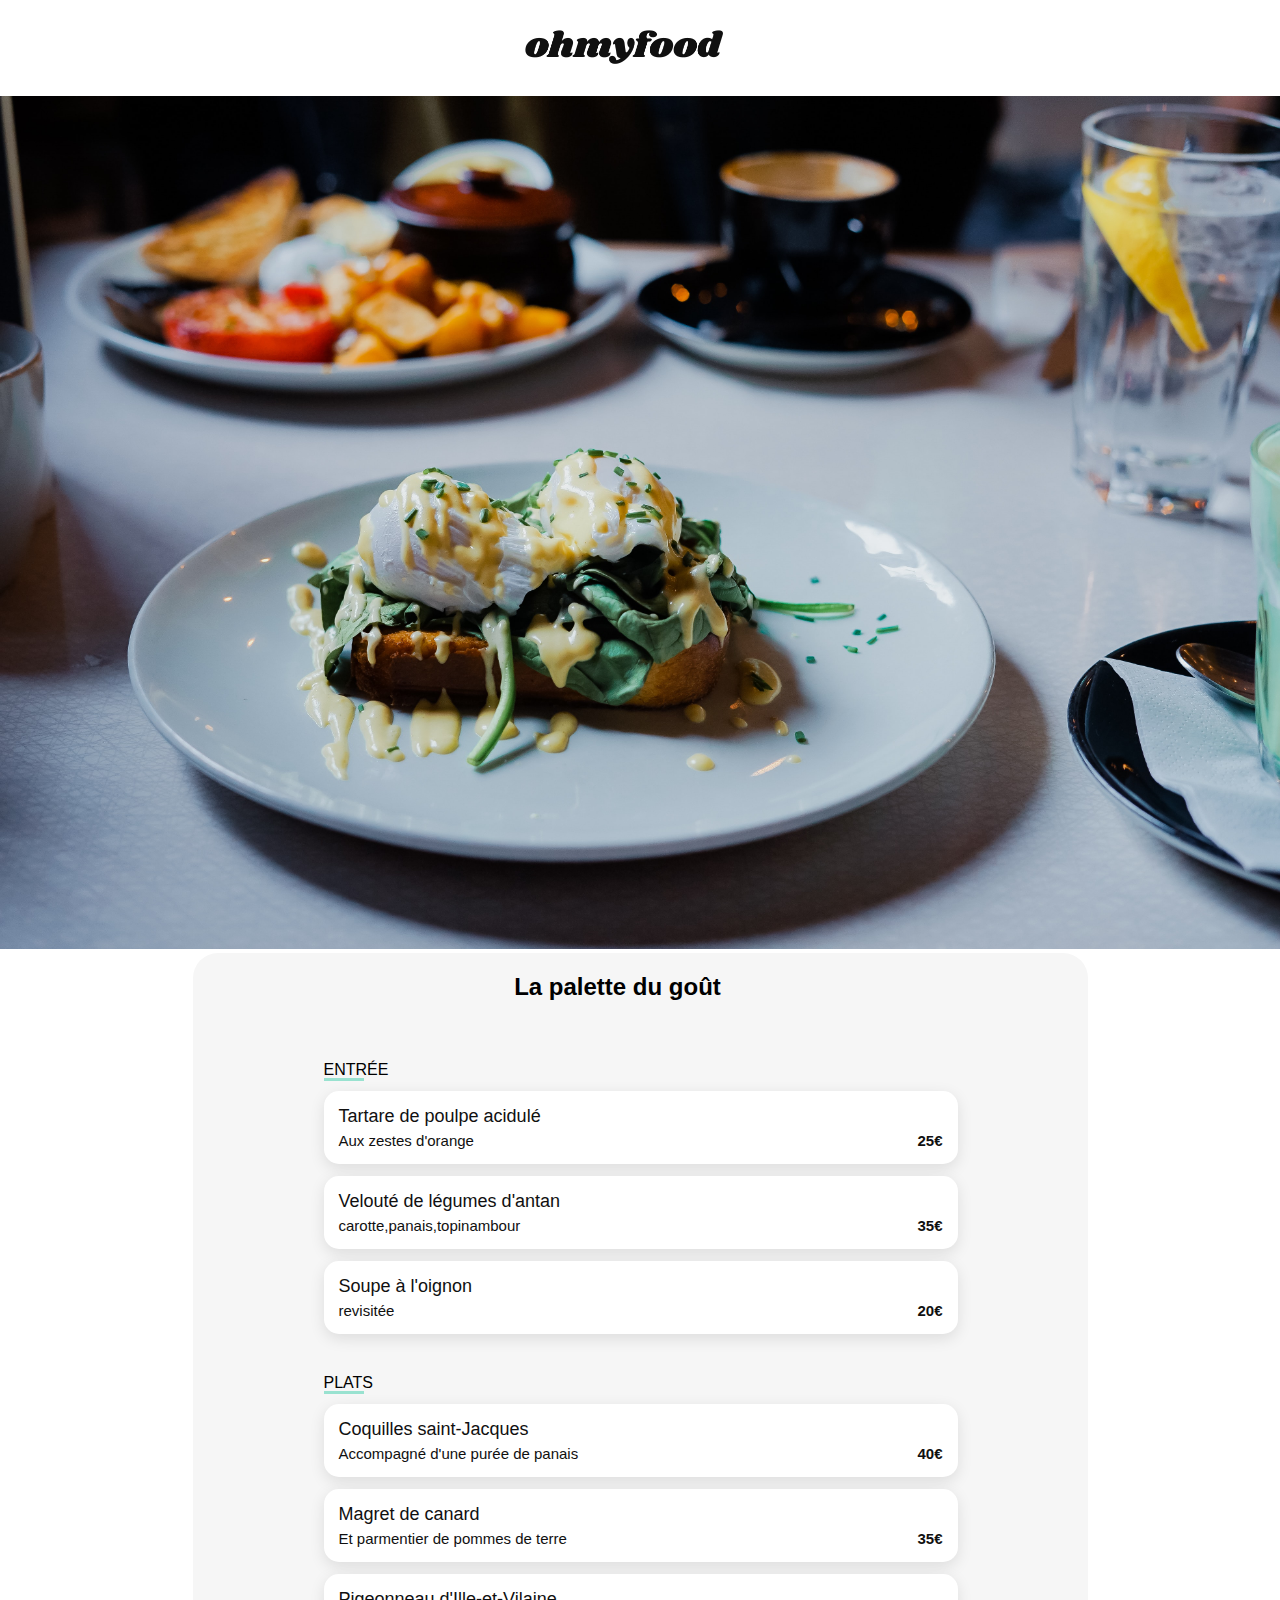
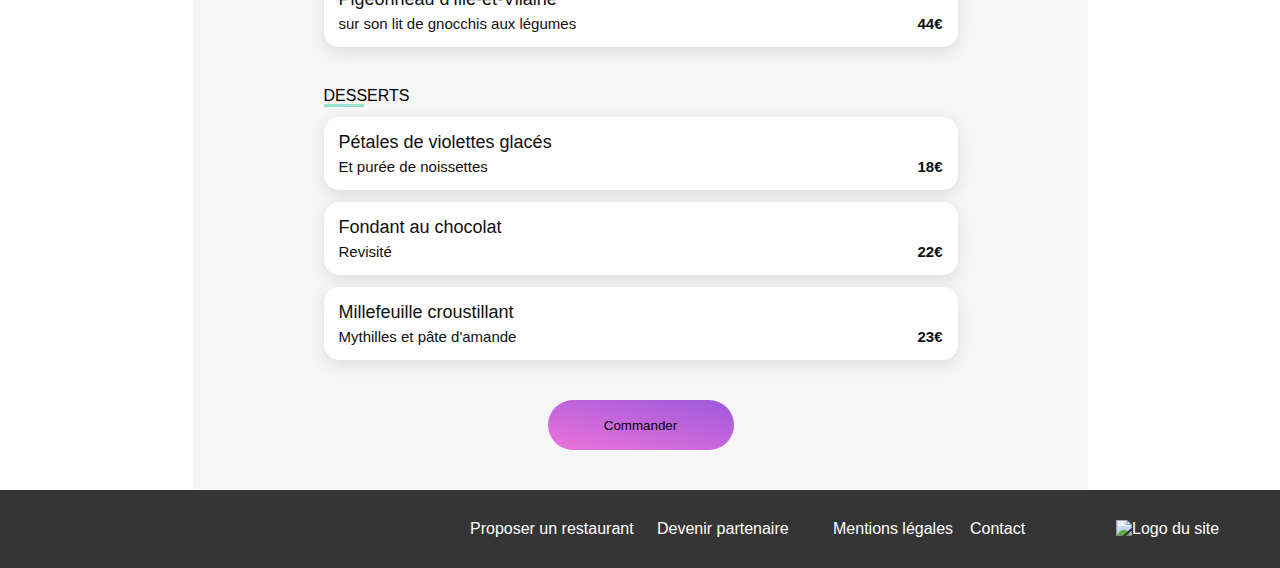
==== Projet 4/a-la-francaise.html @ a0632893 "first commit" ====
<!DOCTYPE html>
<html lang="fr">
  <head>
    <meta charset="utf-8" />
    <meta name="viewport" content="width=device-width, initial-scale=1.0" />
    <title>A la Française</title>
    <link rel="preconnect" href="https://fonts.googleapis.com" />
    <link rel="preconnect" href="https://fonts.gstatic.com" crossorigin />
    <link
      href="https://fonts.googleapis.com/css2?family=Raleway:wght@400;500;700&display=swap"
      rel="stylesheet"/>
    <link
      rel="stylesheet"
      href="https://cdnjs.cloudflare.com/ajax/libs/font-awesome/6.2.1/css/all.min.css"
      integrity="sha512-MV7K8+y+gLIBoVD59lQIYicR65iaqukzvf/nwasF0nqhPay5w/9lJmVM2hMDcnK1OnMGCdVK+iQrJ7lzPJQd1w=="
      crossorigin="anonymous"
      referrerpolicy="no-referrer"/>
    <link rel="stylesheet" href="style/palette-du-gout.css">
    <link rel="stylesheet" href="style/header.css">
    <link rel="stylesheet" href="style/restaurant.scss" />
    <link rel="stylesheet" href="style/footer.css" />
    <link rel="stylesheet" href="style/main.css" />
  </head>
  <body>
    <div>
       <header>
        <nav>
          <a href="index.html"><i class="fa-solid fa-arrow-left"></i></a>
          <img src="images/logo.png" alt="logo du site">
        </nav>
       </header>
       <section class="menu"> <!-- Menu --> 
        <div>
          <img src="images/a-la-francaise.jpg" alt=""> <!-- photo plat fond --> 
        </div>
        <div class="menu__background">
          <div class="menu__title">
            <h2 id="palette-du-gout">La palette du goût</h2> <!-- titre --> 
            <i class="fa-regular fa-heart"></i> <!-- coeur --> 
          </div>
         <div class="menu__margin">
            <h3>ENTR&Eacute;E</h3>
            <a href="#">
              <article class="card">
                <div class="card__content">
                  <div class="card__txt">
                    <h4 class="card__title">Tartare de poulpe acidulé</h4>
                    <p class="card__subtitle">Aux zestes d'orange</p>
                  </div>
                  <div class="card__rating">
                    <span>25€</span>
                  </div>
                </div>
              </article>
            </a>
            <a href="#">
              <article class="card">
                <div class="card__content">
                  <div class="card__txt">
                    <h4 class="card__title">Velouté de légumes d'antan</h4>
                    <p class="card__subtitle">carotte,panais,topinambour</p>
                  </div>
                  <div class="card__rating">
                    <span>35€</span>
                  </div>
                </div>
              </article>
            </a>
            <a href="#">
              <article class="card">
                <div class="card__content">
                  <div class="card__txt">
                    <h4 class="card__title">Soupe à l'oignon</h4>
                    <p class="card__subtitle">revisitée</p>
                  </div>
                  <div class="card__rating">
                    <span>20€</span>
                  </div>
                </div>
              </article>
            </a>
         </div>
         <div class="menu__margin"> <!-- menu --> 
            <h3>PLATS</h3>
            <a href="#">
              <article class="card">
                <div class="card__content">
                  <div class="card__txt">
                    <h4 class="card__title">Coquilles saint-Jacques</h4>
                    <p class="card__subtitle">Accompagné d'une purée de panais</p>
                  </div>
                  <div class="card__rating">
                    <span>40€</span>
                  </div>
                </div>
              </article>
            </a>
            <a href="#">
              <article class="card">
                <div class="card__content">
                  <div class="card__txt">
                    <h4 class="card__title">Magret de canard</h4>
                    <p class="card__subtitle">Et parmentier de pommes de terre</p>
                  </div>
                  <div class="card__rating">
                    <span>35€</span>
                  </div>
                </div>
              </article>
            </a>
            <a href="#">
              <article class="card">
                <div class="card__content">
                  <div class="card__txt">
                    <h4 class="card__title">Pigeonneau d'Ille-et-Vilaine</h4>
                    <p class="card__subtitle">sur son lit de gnocchis aux légumes</p>
                  </div>
                  <div class="card__rating">
                    <span>44€</span>
                  </div>
                </div>
              </article>
            </a>
         </div>
         <div class="menu__margin"> <!-- menu --> 
            <h3>DESSERTS</h3>
            <a href="#">
              <article class="card">
                <div class="card__content">
                  <div class="card__txt">
                    <h4 class="card__title">Pétales de violettes glacés</h4>
                    <p class="card__subtitle">Et purée de noissettes</p>
                  </div>
                  <div class="card__rating">
                    <span>18€</span>
                  </div>
                </div>
              </article>
            </a>
            <a href="#">
              <article class="card">
                <div class="card__content">
                  <div class="card__txt">
                    <h4 class="card__title">Fondant au chocolat</h4>
                    <p class="card__subtitle">Revisité</p>
                  </div>
                  <div class="card__rating">
                    <span>22€</span>
                  </div>
                </div>
              </article>
            </a>
            <a href="#">
              <article class="card">
                <div class="card__content">
                  <div class="card__txt">
                    <h4 class="card__title">Millefeuille croustillant</h4>
                    <p class="card__subtitle">Mythilles et pâte d'amande</p>
                  </div>
                  <div class="card__rating">
                    <span>23€</span>
                  </div>
                </div>
              </article>
            </a>
         </div>
         <div> <!-- boutton -->  
          <button>Commander</button>
      </div>
        </div>
       </section>
    </div>
    <footer>
      <div class="footer">
            <div class="a">
              <i class="fa-solid fa-utensils"></i>
            <a class="foot__nav" href="#">Proposer un restaurant</a> <!-- Lien footer -->
            </div>
            <div class="b">
              <i class="fa-solid fa-handshake-angle"></i>
              <a class="foot__nav" href="#">Devenir partenaire</a>
            </div>
            <div class="c">
            <a class="foot__nav" href="#">Mentions légales</a>
            </div>
            <div class="d">
              <a class="foot__nav" href="#">Contact</a>
            </div>
      </div>
      <img src="images/Logo.png" alt="Logo du site" /> <!-- photo du logo -->
  </footer>
  </body>
</html>
---- Projet 4/style/palette-du-gout.css ----
nav {
  display: flex;
  align-items: center;
  padding: 30px 621px 32.14px 17px;
}
nav a {
  margin-right: 572px;
  height: 30px;
  width: 30px;
  color: black;
}

.menu img {
  width: 100%;
  max-height: 956.142px;
}
.menu .menu__background {
  background-color: #f6f6f6;
  display: flex;
  flex-direction: column;
  align-items: center;
}

.menu {
  display: flex;
  flex-direction: column;
}
.menu .menu__margin {
  display: flex;
  flex-direction: column;
  gap: 12px;
}
.menu .menu__title {
  display: flex;
  flex-direction: row;
  align-items: center;
  gap: 24px;
}
.menu .menu__title i {
  width: 22px;
  height: 21px;
}
.menu h3 {
  position: relative;
  font-size: 16px;
  font-weight: 300;
  margin-block-start: 0;
  margin-block-end: 0;
}
.menu h3::after {
  position: absolute;
  bottom: -2px;
  left: 0;
  content: "";
  border-bottom: solid 3px #99E2D0;
  width: 40px;
}
.menu .card {
  background-color: #FFF;
  border-radius: 15px;
  box-shadow: 0px 4.011px 15.043px 0px rgba(0, 0, 0, 0.1);
  width: 100%;
  padding: 15px;
}
.menu .card .card__content {
  display: flex;
  flex-direction: row;
}
.menu .card__txt {
  display: flex;
  flex-direction: column;
  gap: 5px;
  width: 100%;
}
.menu .card__txt h4 {
  font-size: 18px;
  font-weight: 500;
  margin-block-start: 0;
  margin-block-end: 0;
}
.menu .card__txt p {
  font-size: 15px;
  font-weight: 300;
  margin-block-start: 0;
  margin-block-end: 0;
}
.menu .card__rating {
  display: flex;
  align-items: flex-end;
  font-size: 15px;
  font-weight: 700;
}
.menu .menu__background {
  display: flex;
  margin: 0px 192px 0px 193px;
  border-radius: 25px 25px 0px 0px;
  gap: 40px;
}
.menu .menu__background a {
  display: flex;
  width: 634px;
  text-decoration: none;
  color: #101010;
}
.menu button {
  width: 186px;
  height: 50px;
  border-radius: 25px;
  background: 193deg, #9356DC -11.44%, #FF79DA 123.93%;
  margin-bottom: 40px;
}/*# sourceMappingURL=palette-du-gout.css.map */
---- Projet 4/style/header.css ----
nav {
  display: flex;
  justify-content: center;
  padding-top: 30px;
  padding-bottom: 31.8px;
}
nav img {
  height: 34.2px;
  width: 200px;
}/*# sourceMappingURL=header.css.map */
---- Projet 4/style/footer.css ----
footer {
  background-color: #353535;
  padding: 30px 25px;
  margin: 0;
  display: flex;
  justify-content: flex-end;
  align-items: flex-end;
}
footer a {
  text-decoration: none;
  color: white;
  font-size: 16px;
  font-weight: 500;
}
footer .footer {
  display: flex;
  color: white;
  flex-direction: row;
  gap: 7px;
}
footer .a {
  width: 180px;
}
footer .a a {
  margin-left: 11px;
}
footer .b {
  width: 180px;
}
footer .b a {
  margin-left: 11px;
}
footer .c {
  width: 130px;
}
footer .d {
  width: 130px;
}
footer .footernav {
  margin-left: 15px;
}
footer .footerproposal a {
  width: 168px;
  text-decoration: none;
}
footer .footer_law a {
  width: 130px;
}
footer img {
  width: 139px;
  margin-left: 16px;
  color: white !important;
}/*# sourceMappingURL=footer.css.map */
---- Projet 4/style/main.css ----
button {
  background: var(--Button-Gradient, linear-gradient(193deg, #9356DC -11.44%, #FF79DA 123.93%));
  border: none;
}

* {
  font-family: "Roboto", sans-serif;
}

body {
  margin: 0;
}/*# sourceMappingURL=main.css.map */
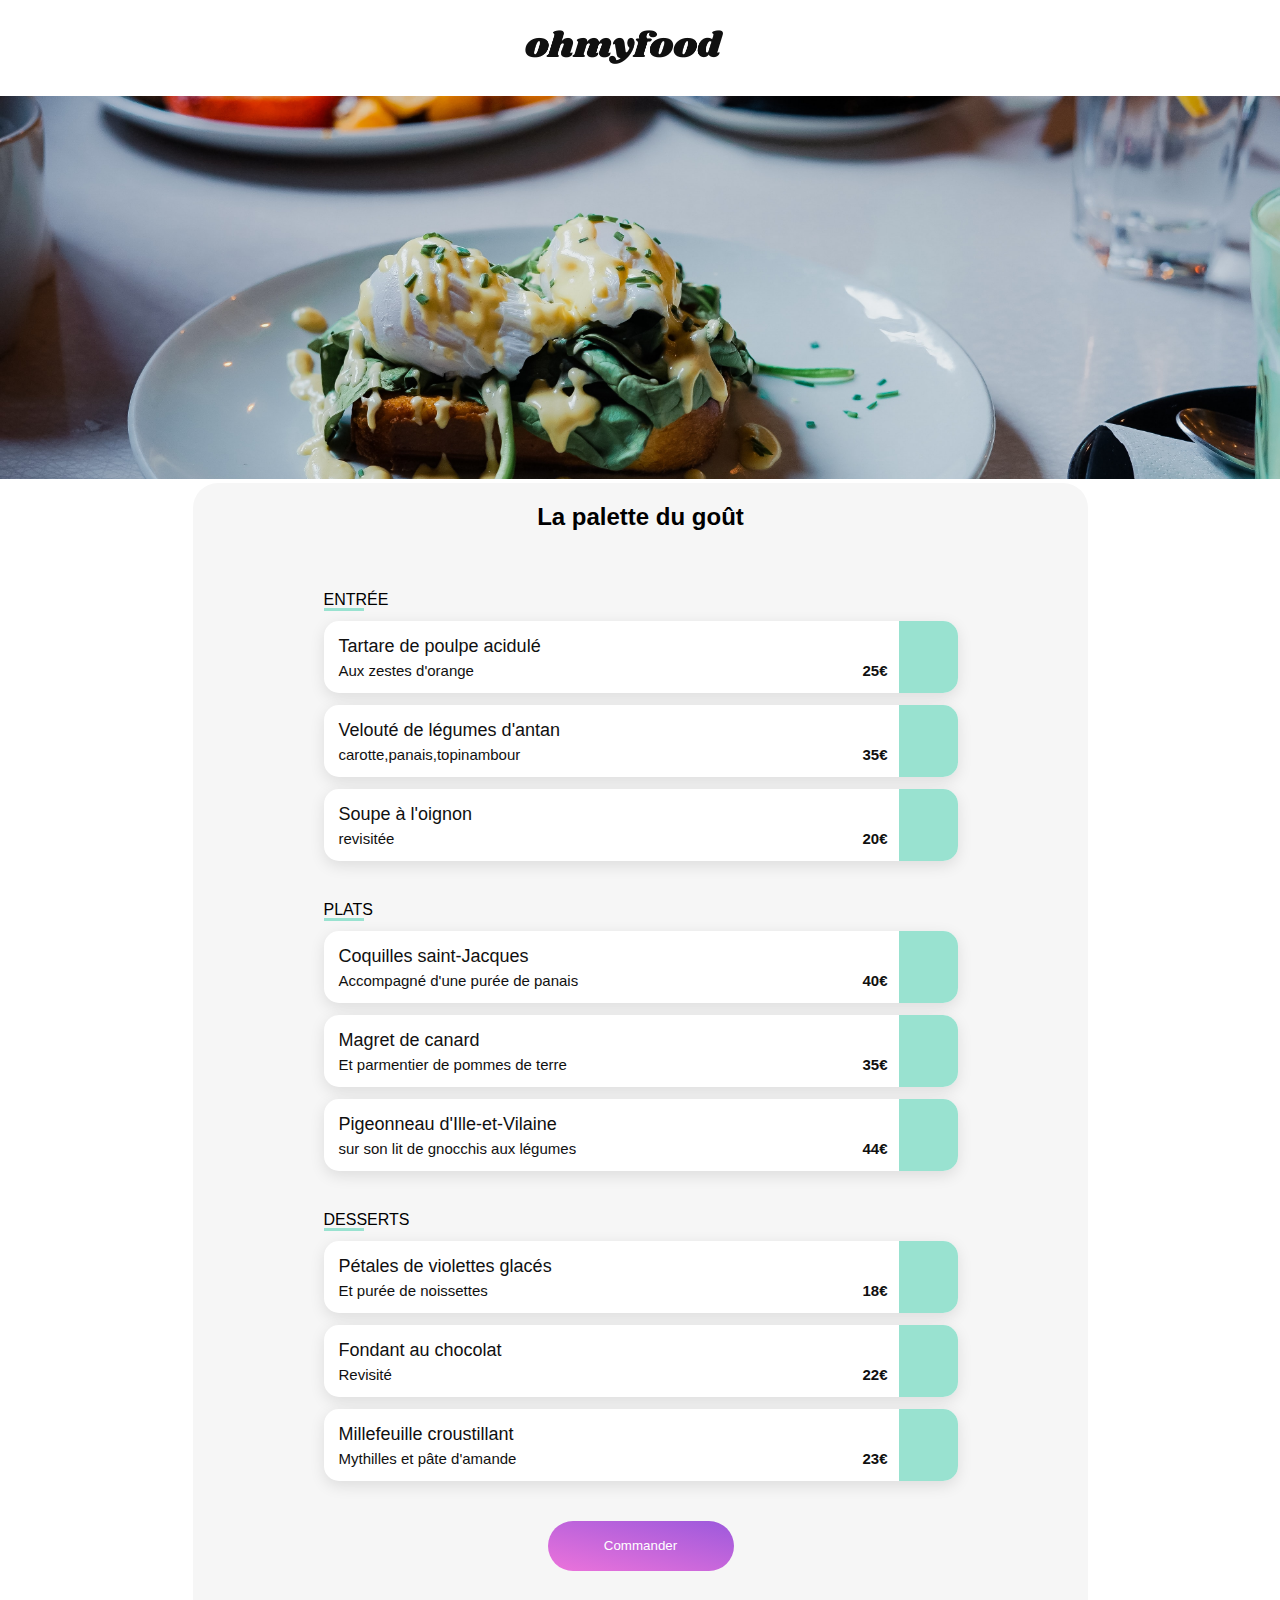
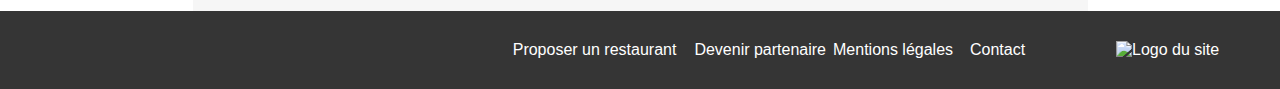
==== commit 7fbecd17: "Modif" ====
--- a/Projet 4/a-la-francaise.html
+++ b/Projet 4/a-la-francaise.html
@@ -36,7 +36,8 @@
         <div class="menu__background">
           <div class="menu__title">
             <h2 id="palette-du-gout">La palette du goût</h2> <!-- titre --> 
-            <i class="fa-regular fa-heart"></i> <!-- coeur --> 
+            <i class="fa-regular fa-heart" aria-hidden="true"></i> <!--  --> 
+            <i class="fa-solid fa-heart" aria-hidden="true"></i> 
           </div>
          <div class="menu__margin">
             <h3>ENTR&Eacute;E</h3>
@@ -50,6 +51,9 @@
                   <div class="card__rating">
                     <span>25€</span>
                   </div>
+                  <div>
+                    <span><i class="fa-solid fa-circle-check"></i></span>
+                  </div>
                 </div>
               </article>
             </a>
@@ -63,6 +67,9 @@
                   <div class="card__rating">
                     <span>35€</span>
                   </div>
+                  <div>
+                    <span><i class="fa-solid fa-circle-check"></i></span>
+                  </div>
                 </div>
               </article>
             </a>
@@ -75,6 +82,9 @@
                   </div>
                   <div class="card__rating">
                     <span>20€</span>
+                  </div>
+                  <div>
+                    <span><i class="fa-solid fa-circle-check"></i></span>
                   </div>
                 </div>
               </article>
@@ -92,6 +102,9 @@
                   <div class="card__rating">
                     <span>40€</span>
                   </div>
+                  <div>
+                    <span><i class="fa-solid fa-circle-check"></i></span>
+                  </div>
                 </div>
               </article>
             </a>
@@ -105,6 +118,9 @@
                   <div class="card__rating">
                     <span>35€</span>
                   </div>
+                  <div>
+                    <span><i class="fa-solid fa-circle-check"></i></span>
+                  </div>
                 </div>
               </article>
             </a>
@@ -117,6 +133,9 @@
                   </div>
                   <div class="card__rating">
                     <span>44€</span>
+                  </div>
+                  <div>
+                    <span><i class="fa-solid fa-circle-check"></i></span>
                   </div>
                 </div>
               </article>
@@ -134,6 +153,9 @@
                   <div class="card__rating">
                     <span>18€</span>
                   </div>
+                  <div>
+                    <span><i class="fa-solid fa-circle-check"></i></span>
+                  </div>
                 </div>
               </article>
             </a>
@@ -147,6 +169,9 @@
                   <div class="card__rating">
                     <span>22€</span>
                   </div>
+                  <div>
+                    <span><i class="fa-solid fa-circle-check"></i></span>
+                  </div>
                 </div>
               </article>
             </a>
@@ -159,6 +184,9 @@
                   </div>
                   <div class="card__rating">
                     <span>23€</span>
+                  </div>
+                  <div>
+                    <span><i class="fa-solid fa-circle-check"></i></span>
                   </div>
                 </div>
               </article>
--- a/Projet 4/style/palette-du-gout.css
+++ b/Projet 4/style/palette-du-gout.css
@@ -12,7 +12,9 @@
 
 .menu img {
   width: 100%;
-  max-height: 956.142px;
+  max-height: 383.142px;
+  -o-object-fit: cover;
+     object-fit: cover;
 }
 .menu .menu__background {
   background-color: #f6f6f6;
@@ -24,21 +26,43 @@
 .menu {
   display: flex;
   flex-direction: column;
+  position: relative;
 }
 .menu .menu__margin {
   display: flex;
   flex-direction: column;
   gap: 12px;
 }
+.menu .menu__background {
+  display: flex;
+  margin: 0px 192px 0px 193px;
+  border-radius: 25px 25px 0px 0px;
+  gap: 40px;
+}
+.menu .menu__background a {
+  display: flex;
+  width: 634px;
+  text-decoration: none;
+  color: #101010;
+}
 .menu .menu__title {
   display: flex;
   flex-direction: row;
   align-items: center;
   gap: 24px;
+  position: relative;
 }
 .menu .menu__title i {
-  width: 22px;
-  height: 21px;
+  cursor: pointer;
+  position: absolute;
+  font-size: 1.5em;
+  top: 24px;
+  right: -35px;
+}
+.menu .menu__title .fa-solid:hover {
+  opacity: 0;
+  color: transparent;
+  background-image: linear-gradient(0deg, #9356dc 0%, #ff79da 100%);
 }
 .menu h3 {
   position: relative;
@@ -56,11 +80,29 @@
   width: 40px;
 }
 .menu .card {
+  position: relative;
   background-color: #FFF;
   border-radius: 15px;
   box-shadow: 0px 4.011px 15.043px 0px rgba(0, 0, 0, 0.1);
   width: 100%;
   padding: 15px;
+  max-height: 42px;
+}
+.menu .card span {
+  padding-left: 55px;
+}
+.menu .card i {
+  position: absolute;
+  top: 0;
+  right: 0;
+  background-color: #99E2D0;
+  border-radius: 0 15px 15px 0;
+  width: 59px;
+  height: 72px;
+  display: flex;
+  align-items: center;
+  justify-content: center;
+  color: #f6f6f6;
 }
 .menu .card .card__content {
   display: flex;
@@ -90,22 +132,11 @@
   font-size: 15px;
   font-weight: 700;
 }
-.menu .menu__background {
-  display: flex;
-  margin: 0px 192px 0px 193px;
-  border-radius: 25px 25px 0px 0px;
-  gap: 40px;
-}
-.menu .menu__background a {
-  display: flex;
-  width: 634px;
-  text-decoration: none;
-  color: #101010;
-}
 .menu button {
   width: 186px;
   height: 50px;
   border-radius: 25px;
   background: 193deg, #9356DC -11.44%, #FF79DA 123.93%;
   margin-bottom: 40px;
+  color: white;
 }/*# sourceMappingURL=palette-du-gout.css.map */--- a/Projet 4/style/footer.css
+++ b/Projet 4/style/footer.css
@@ -18,16 +18,12 @@
   flex-direction: row;
   gap: 7px;
 }
-footer .a {
+footer .a a {
   width: 180px;
-}
-footer .a a {
   margin-left: 11px;
 }
-footer .b {
+footer .b a {
   width: 180px;
-}
-footer .b a {
   margin-left: 11px;
 }
 footer .c {
